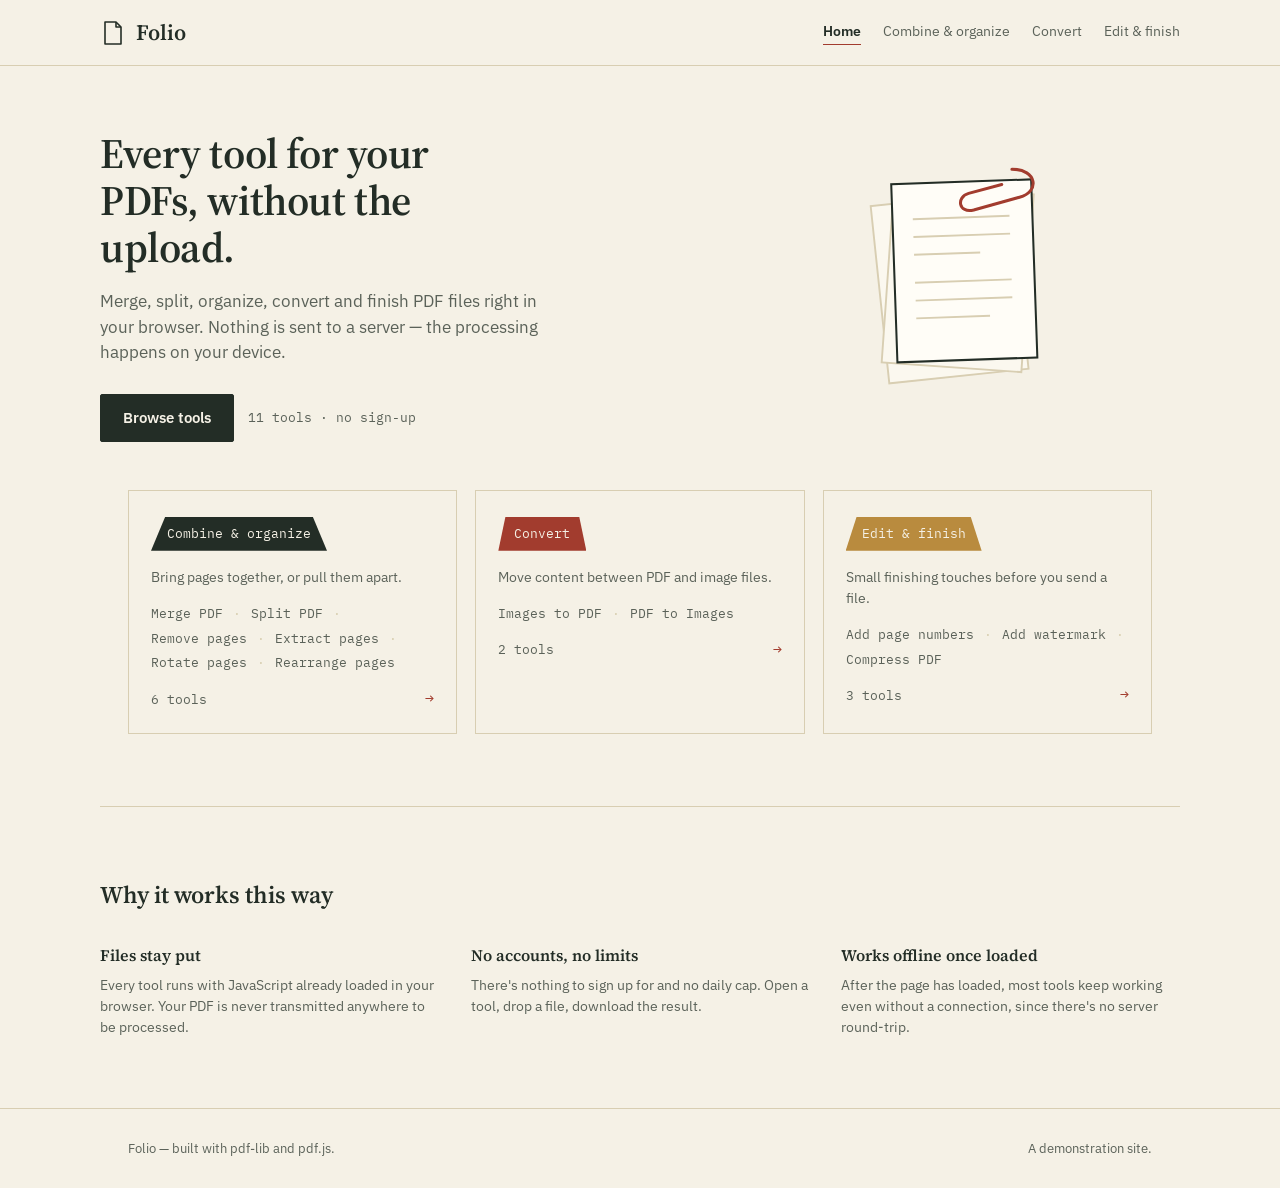
==== index.html @ a4319bb7 "Add files via upload" ====
<!DOCTYPE html>
<html lang="en">
<head>
<meta charset="UTF-8">
<meta name="viewport" content="width=device-width, initial-scale=1.0">
<title>Folio — PDF tools that stay on your device</title>
<meta name="description" content="Merge, split, organize, convert and finish PDF files. Everything runs in your browser — files are never uploaded anywhere.">
<link rel="preconnect" href="https://fonts.googleapis.com">
<link rel="preconnect" href="https://fonts.gstatic.com" crossorigin>
<link href="https://fonts.googleapis.com/css2?family=Source+Serif+4:opsz,wght@8..60,500;8..60,600;8..60,700&family=IBM+Plex+Sans:wght@400;500;600&family=IBM+Plex+Mono:wght@400;500&display=swap" rel="stylesheet">
<link rel="stylesheet" href="styles.css">
</head>
<body>

<header class="site">
  <div class="wrap site-bar">
    <a class="brand" href="index.html">
      <svg class="brand-mark" viewBox="0 0 26 26" fill="none" xmlns="http://www.w3.org/2000/svg">
        <path d="M5 2h11l5 5v17H5z" stroke="var(--ink)" stroke-width="1.6" stroke-linejoin="round"/>
        <path d="M16 2v5h5" stroke="var(--ink)" stroke-width="1.6" stroke-linejoin="round"/>
      </svg>
      Folio
    </a>
    <nav class="site-nav">
      <a href="index.html" aria-current="page">Home</a>
      <a href="organize.html">Combine &amp; organize</a>
      <a href="convert.html">Convert</a>
      <a href="edit.html">Edit &amp; finish</a>
    </nav>
  </div>
</header>

<section class="hero wrap">
  <div>
    <h1>Every tool for your PDFs, without the upload.</h1>
    <p class="lede">Merge, split, organize, convert and finish PDF files right in your browser. Nothing is sent to a server — the processing happens on your device.</p>
    <div class="hero-actions">
      <a class="btn" href="organize.html">Browse tools</a>
      <span class="fine-note">11 tools · no sign-up</span>
    </div>
  </div>
  <div class="hero-art" aria-hidden="true">
    <svg viewBox="0 0 220 200" fill="none" xmlns="http://www.w3.org/2000/svg">
      <g transform="rotate(-6 110 100)">
        <rect x="46" y="30" width="110" height="140" fill="#FBF8EF" stroke="var(--line)" stroke-width="1.5"/>
      </g>
      <g transform="rotate(4 110 100)">
        <rect x="52" y="24" width="110" height="140" fill="#FBF8EF" stroke="var(--line)" stroke-width="1.5"/>
        <line x1="68" y1="52" x2="140" y2="52" stroke="var(--line)" stroke-width="1.5"/>
        <line x1="68" y1="66" x2="140" y2="66" stroke="var(--line)" stroke-width="1.5"/>
        <line x1="68" y1="80" x2="120" y2="80" stroke="var(--line)" stroke-width="1.5"/>
      </g>
      <g transform="rotate(-2 110 100)">
        <rect x="58" y="18" width="110" height="140" fill="#FFFDF7" stroke="var(--ink)" stroke-width="1.6"/>
        <line x1="74" y1="46" x2="150" y2="46" stroke="var(--line)" stroke-width="1.5"/>
        <line x1="74" y1="60" x2="150" y2="60" stroke="var(--line)" stroke-width="1.5"/>
        <line x1="74" y1="74" x2="126" y2="74" stroke="var(--line)" stroke-width="1.5"/>
        <line x1="74" y1="96" x2="150" y2="96" stroke="var(--line)" stroke-width="1.5"/>
        <line x1="74" y1="110" x2="150" y2="110" stroke="var(--line)" stroke-width="1.5"/>
        <line x1="74" y1="124" x2="132" y2="124" stroke="var(--line)" stroke-width="1.5"/>
      </g>
      <path d="M150 8 C170 8 172 26 156 30 L120 40 C108 43 106 30 116 27 L142 20" stroke="var(--stamp)" stroke-width="2.4" fill="none" stroke-linecap="round"/>
    </svg>
  </div>
</section>

<section class="wrap">
  <div id="home-cats" class="home-cats"></div>
</section>

<section class="info wrap">
  <h2 style="font-size:24px;">Why it works this way</h2>
  <div class="info-grid">
    <div>
      <h3>Files stay put</h3>
      <p>Every tool runs with JavaScript already loaded in your browser. Your PDF is never transmitted anywhere to be processed.</p>
    </div>
    <div>
      <h3>No accounts, no limits</h3>
      <p>There's nothing to sign up for and no daily cap. Open a tool, drop a file, download the result.</p>
    </div>
    <div>
      <h3>Works offline once loaded</h3>
      <p>After the page has loaded, most tools keep working even without a connection, since there's no server round-trip.</p>
    </div>
  </div>
</section>

<footer>
  <div class="wrap">
    <span>Folio — built with pdf-lib and pdf.js.</span>
    <span>A demonstration site.</span>
  </div>
</footer>

<script src="app.js"></script>
<script>initHomeCards();</script>
</body>
</html>
---- styles.css ----
:root{
  --paper:#F5F1E6;
  --paper-deep:#EAE2CC;
  --line:#D8CEB2;
  --ink:#232D26;
  --ink-soft:#5B6259;
  --stamp:#A23C2E;
  --stamp-dark:#7E2E23;
  --tab-a:#232D26;
  --tab-b:#A23C2E;
  --tab-c:#B98B3E;
  --serif: "Source Serif 4", Georgia, serif;
  --sans: "IBM Plex Sans", -apple-system, "Segoe UI", sans-serif;
  --mono: "IBM Plex Mono", ui-monospace, monospace;
  --radius: 2px;
}
*{box-sizing:border-box;}
html{scroll-behavior:smooth;}
@media (prefers-reduced-motion: reduce){ html{scroll-behavior:auto;} *{animation:none !important; transition:none !important;} }

body{
  margin:0;
  background:var(--paper);
  color:var(--ink);
  font-family:var(--sans);
  line-height:1.5;
  -webkit-font-smoothing:antialiased;
}
a{color:inherit;}
h1,h2,h3{font-family:var(--serif); font-weight:600; margin:0; color:var(--ink);}
p{margin:0;}
button{font-family:var(--sans);}

.wrap{max-width:1080px; margin:0 auto; padding:0 28px;}
@media (max-width:640px){ .wrap{padding:0 18px;} }

/* ---------- header / nav ---------- */
header.site{
  border-bottom:1px solid var(--line);
  position:sticky; top:0; background:var(--paper); z-index:20;
}
.site-bar{display:flex; align-items:center; justify-content:space-between; padding:16px 0; gap:20px;}
.brand{display:flex; align-items:center; gap:10px; font-family:var(--serif); font-size:22px; font-weight:600; flex:none; text-decoration:none;}
.brand-mark{width:26px; height:26px; flex:none;}
.site-nav{display:flex; gap:22px; flex-wrap:wrap;}
.site-nav a{font-size:14px; color:var(--ink-soft); text-decoration:none; border-bottom:1px solid transparent; padding-bottom:2px; white-space:nowrap;}
.site-nav a:hover{color:var(--ink); border-color:var(--ink);}
.site-nav a[aria-current="page"]{color:var(--ink); border-color:var(--stamp); font-weight:600;}

/* ---------- hero ---------- */
.hero{padding:64px 0 40px; display:grid; grid-template-columns:1.1fr .8fr; gap:40px; align-items:center;}
@media (max-width:800px){ .hero{grid-template-columns:1fr; padding:40px 0 28px;} }
.hero h1{font-size:42px; line-height:1.12; letter-spacing:-.01em; max-width:16ch;}
@media (max-width:800px){ .hero h1{font-size:32px;} }
.hero p.lede{margin-top:18px; font-size:17px; color:var(--ink-soft); max-width:44ch;}
.hero-actions{margin-top:28px; display:flex; gap:14px; align-items:center; flex-wrap:wrap;}
.btn{
  font-family:var(--sans); font-size:15px; font-weight:600; cursor:pointer;
  padding:12px 22px; border:1px solid var(--ink); background:var(--ink); color:var(--paper);
  border-radius:var(--radius); text-decoration:none; display:inline-flex; align-items:center; gap:8px;
}
.btn:hover{background:var(--stamp-dark); border-color:var(--stamp-dark);}
.btn.ghost{background:transparent; color:var(--ink); border:1px solid var(--line);}
.btn.ghost:hover{border-color:var(--ink);}
.btn:disabled{opacity:.4; cursor:not-allowed;}
.fine-note{font-size:13px; color:var(--ink-soft); font-family:var(--mono);}

.hero-art{display:flex; justify-content:center;}
.hero-art svg{width:100%; max-width:280px; height:auto;}

/* ---------- category page header ---------- */
.cat-hero{padding:44px 0 8px;}
.cat-hero .crumb{font-family:var(--mono); font-size:12.5px; color:var(--ink-soft); text-decoration:none;}
.cat-hero .crumb:hover{color:var(--ink);}
.cat-hero h1{font-size:32px; margin-top:14px;}
.cat-hero p.lede{margin-top:12px; font-size:15.5px; color:var(--ink-soft); max-width:56ch;}
.cat-hero .fine-note{margin-top:14px;}

/* ---------- home category tiles ---------- */
.home-cats{padding:8px 0 72px; display:grid; grid-template-columns:repeat(3,1fr); gap:18px;}
@media (max-width:820px){ .home-cats{grid-template-columns:1fr;} }
.cat-tile{
  position:relative; display:block; text-decoration:none; color:inherit;
  border:1px solid var(--line); background:var(--paper); padding:26px 22px 22px;
  transition:border-color .15s ease, transform .15s ease;
}
.cat-tile:hover{border-color:var(--ink); transform:translateY(-2px);}
.cat-tile:focus-visible{outline:2px solid var(--stamp); outline-offset:2px;}
.cat-tile .cat-tab{position:static; display:inline-block; margin-bottom:16px;}
.cat-tile h3{font-size:19px; margin-bottom:8px;}
.cat-tile p{font-size:14px; color:var(--ink-soft); line-height:1.5; margin-bottom:16px;}
.cat-tile .tool-tally{font-family:var(--mono); font-size:12.5px; color:var(--ink-soft); display:flex; align-items:center; justify-content:space-between;}
.cat-tile .tool-tally .arrow{color:var(--stamp); font-size:15px;}
.cat-tile ul{list-style:none; margin:0 0 16px; padding:0; display:flex; flex-wrap:wrap; gap:6px 10px;}
.cat-tile ul li{font-size:12.5px; color:var(--ink-soft); font-family:var(--mono);}
.cat-tile ul li:not(:last-child)::after{content:"\00b7"; margin-left:10px; color:var(--line);}

/* ---------- category dividers (kept for internal grouping) ---------- */
.tools-section{padding:8px 0 80px;}
.cat-divider{display:flex; align-items:flex-end; gap:10px; margin:52px 0 20px;}
.cat-divider:first-child{margin-top:12px;}
.cat-tab{
  font-family:var(--mono); font-size:12.5px; color:var(--paper); white-space:nowrap;
  padding:7px 16px 8px; clip-path:polygon(8% 0,92% 0,100% 100%,0% 100%);
}
.cat-line{flex:1; border-bottom:1px solid var(--line); margin-bottom:1px;}
.cat-desc{font-size:14px; color:var(--ink-soft); margin:-10px 0 22px;}

/* ---------- tool grid ---------- */
.grid{display:grid; grid-template-columns:repeat(auto-fill, minmax(230px,1fr)); gap:14px;}
.card{
  position:relative; background:var(--paper); border:1px solid var(--line);
  padding:20px 18px 18px; cursor:pointer; text-align:left;
  transition:border-color .15s ease;
}
.card::after{
  content:""; position:absolute; top:0; right:0; width:0; height:0;
  border-style:solid; border-width:0 16px 16px 0;
  border-color:transparent var(--paper-deep) transparent transparent;
  transition:border-color .15s ease;
}
.card:hover{border-color:var(--ink);}
.card:hover::after{border-color:transparent var(--stamp) transparent transparent;}
.card:focus-visible{outline:2px solid var(--stamp); outline-offset:2px;}
.card.active{border-color:var(--stamp); border-width:1px;}
.card .icon{width:30px; height:30px; color:var(--ink); margin-bottom:14px;}
.card h3{font-size:16.5px; font-weight:600; margin-bottom:6px;}
.card p{font-size:13.5px; color:var(--ink-soft); line-height:1.45;}

/* ---------- workspace ---------- */
#workspace{
  border-top:1px solid var(--line); background:var(--paper-deep); display:none; padding:0;
  max-height:0; overflow:hidden; transition:max-height .28s ease;
}
#workspace.open{display:block; padding:44px 0 64px; max-height:none;}
.ws-head{display:flex; justify-content:space-between; align-items:flex-start; gap:20px; margin-bottom:26px;}
.ws-head h2{font-size:26px;}
.ws-head p{color:var(--ink-soft); margin-top:8px; font-size:15px; max-width:56ch;}
.ws-close{background:none; border:1px solid var(--line); color:var(--ink-soft); width:32px; height:32px; cursor:pointer; flex:none; font-size:16px; line-height:1;}
.ws-close:hover{border-color:var(--ink); color:var(--ink);}

.dropzone{
  border:1.5px dashed var(--line); background:var(--paper); padding:34px 18px; text-align:center;
  cursor:pointer; transition:border-color .15s ease, background .15s ease;
}
.dropzone:hover, .dropzone.drag{border-color:var(--stamp); background:#FBF8EF;}
.dropzone p{font-size:14.5px; color:var(--ink-soft);}
.dropzone .dz-browse{color:var(--stamp); font-weight:600; text-decoration:underline;}

.file-chip{display:flex; align-items:center; gap:10px; font-family:var(--mono); font-size:13px; color:var(--ink); background:var(--paper); border:1px solid var(--line); padding:9px 12px; margin-top:14px;}
.file-chip .sz{color:var(--ink-soft); margin-left:auto;}

.ws-body{margin-top:24px; display:grid; gap:24px;}

.field-row{display:flex; gap:16px; flex-wrap:wrap; align-items:end;}
.field{display:flex; flex-direction:column; gap:6px; min-width:150px;}
.field label{font-size:12.5px; font-family:var(--mono); color:var(--ink-soft);}
.field input[type=text], .field input[type=number], .field select{
  font-family:var(--sans); font-size:14.5px; padding:9px 10px; border:1px solid var(--line); background:var(--paper); color:var(--ink);
}
.field input[type=range]{width:160px;}

.thumb-grid{display:grid; grid-template-columns:repeat(auto-fill,minmax(120px,1fr)); gap:12px;}
.thumb{background:var(--paper); border:1px solid var(--line); padding:8px; position:relative; user-select:none;}
.thumb.dragging{opacity:.4;}
.thumb.removed{opacity:.35;}
.thumb .canvas-wrap{display:flex; align-items:center; justify-content:center; height:140px; overflow:hidden; background:#fff; border:1px solid var(--line);}
.thumb canvas, .thumb img{max-width:100%; max-height:100%; transition:transform .15s ease;}
.thumb .thumb-row{display:flex; align-items:center; justify-content:space-between; margin-top:8px; font-family:var(--mono); font-size:11.5px; color:var(--ink-soft);}
.thumb .thumb-actions{display:flex; gap:6px;}
.thumb button{background:none; border:1px solid var(--line); color:var(--ink); width:24px; height:24px; cursor:pointer; font-size:12px; line-height:1;}
.thumb button:hover{border-color:var(--ink);}
.thumb label.keep{display:flex; align-items:center; gap:5px; cursor:pointer;}

.filelist{display:grid; gap:10px;}
.filerow{display:flex; align-items:center; gap:12px; background:var(--paper); border:1px solid var(--line); padding:10px 12px;}
.filerow .thumb-sm{width:34px; height:44px; object-fit:cover; border:1px solid var(--line); flex:none; background:#fff;}
.filerow .fname{font-family:var(--mono); font-size:13px; flex:1; overflow:hidden; text-overflow:ellipsis; white-space:nowrap;}
.filerow .fsize{font-family:var(--mono); font-size:12px; color:var(--ink-soft);}
.filerow button{background:none; border:1px solid var(--line); width:26px; height:26px; cursor:pointer; color:var(--ink-soft);}
.filerow button:hover{color:var(--ink); border-color:var(--ink);}

.ws-actions{display:flex; align-items:center; gap:14px; flex-wrap:wrap;}
.status{font-size:13.5px; color:var(--ink-soft); font-family:var(--mono);}
.status.err{color:var(--stamp-dark);}
.result{border:1px solid var(--ink); background:var(--paper); padding:16px 18px; display:flex; align-items:center; justify-content:space-between; gap:16px; flex-wrap:wrap;}
.result .rmeta{font-family:var(--mono); font-size:13px; color:var(--ink-soft);}

/* ---------- cross-links between categories ---------- */
.cross{padding:56px 0 70px; border-top:1px solid var(--line);}
.cross h2{font-size:20px; margin-bottom:18px;}
.cross-grid{display:grid; grid-template-columns:repeat(2,1fr); gap:16px;}
@media (max-width:600px){ .cross-grid{grid-template-columns:1fr;} }
.cross-link{display:flex; align-items:center; justify-content:space-between; gap:12px; border:1px solid var(--line); padding:16px 18px; text-decoration:none; color:inherit; transition:border-color .15s ease;}
.cross-link:hover{border-color:var(--ink);}
.cross-link .cl-label{font-family:var(--serif); font-size:16px;}
.cross-link .cl-desc{font-size:13px; color:var(--ink-soft); margin-top:4px;}
.cross-link .arrow{color:var(--stamp); font-size:16px; flex:none;}

/* ---------- info section ---------- */
.info{padding:70px 0; border-top:1px solid var(--line);}
.info-grid{display:grid; grid-template-columns:repeat(3,1fr); gap:32px; margin-top:30px;}
@media (max-width:760px){ .info-grid{grid-template-columns:1fr;} }
.info-grid h3{font-size:16px; margin-bottom:8px;}
.info-grid p{font-size:14px; color:var(--ink-soft);}

footer{border-top:1px solid var(--line); padding:30px 0; font-size:13px; color:var(--ink-soft);}
footer .wrap{display:flex; justify-content:space-between; flex-wrap:wrap; gap:10px;}

.visually-hidden{position:absolute; width:1px; height:1px; overflow:hidden; clip:rect(0 0 0 0);}
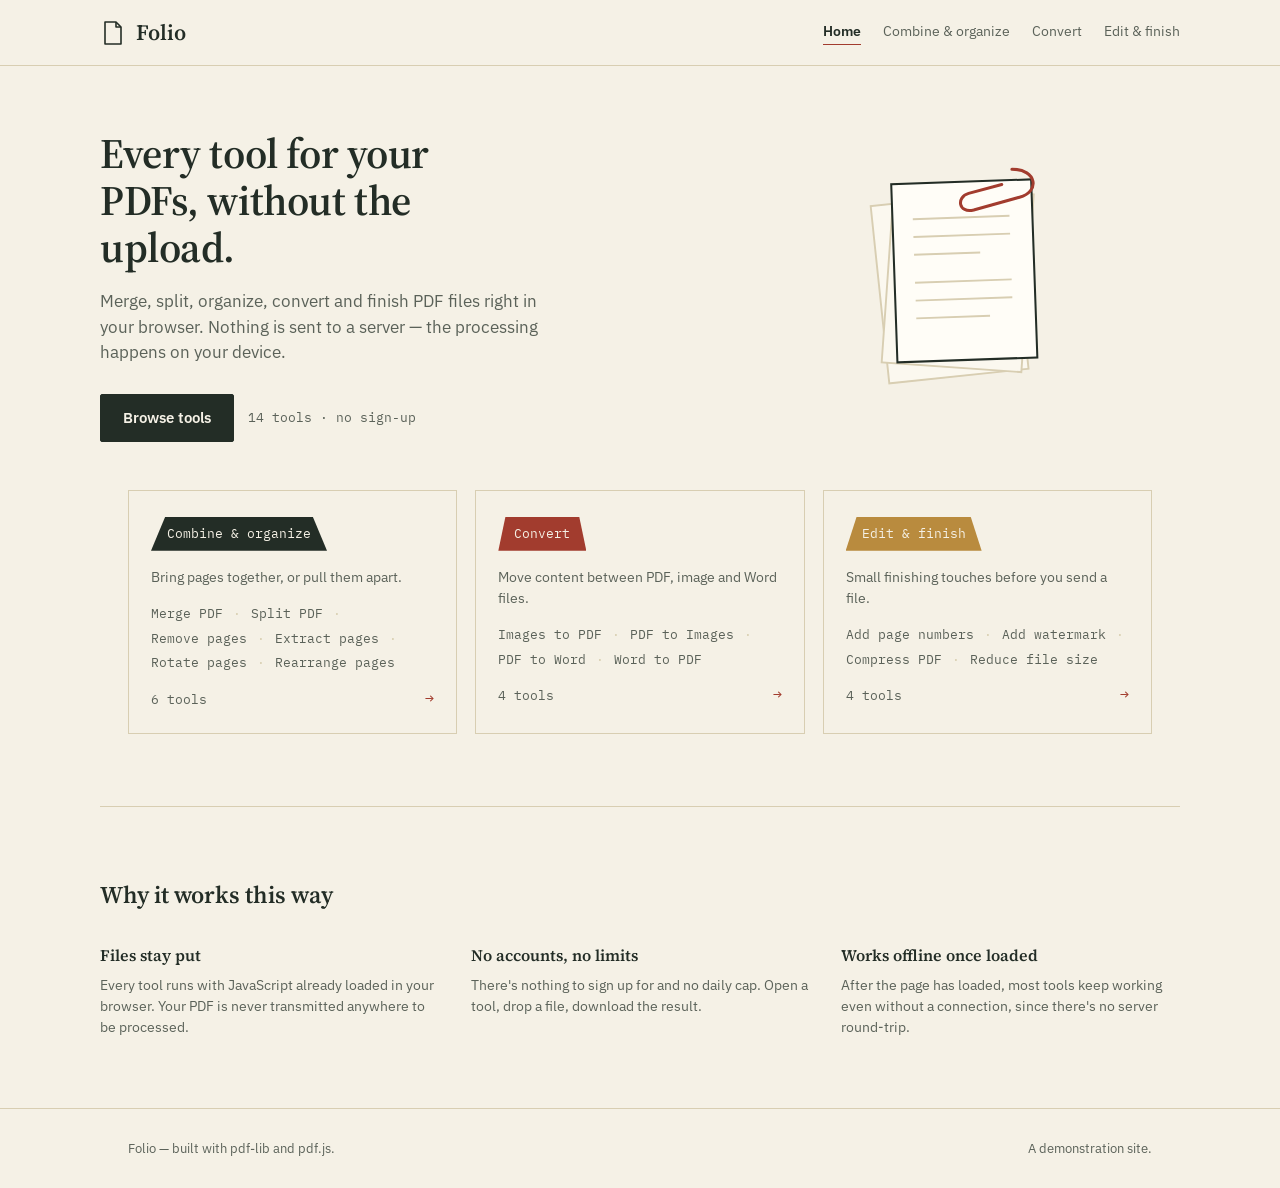
==== commit e7644325: "Add files via upload" ====
--- a/index.html
+++ b/index.html
@@ -36,7 +36,7 @@
     <p class="lede">Merge, split, organize, convert and finish PDF files right in your browser. Nothing is sent to a server — the processing happens on your device.</p>
     <div class="hero-actions">
       <a class="btn" href="organize.html">Browse tools</a>
-      <span class="fine-note">11 tools · no sign-up</span>
+      <span class="fine-note">14 tools · no sign-up</span>
     </div>
   </div>
   <div class="hero-art" aria-hidden="true">
